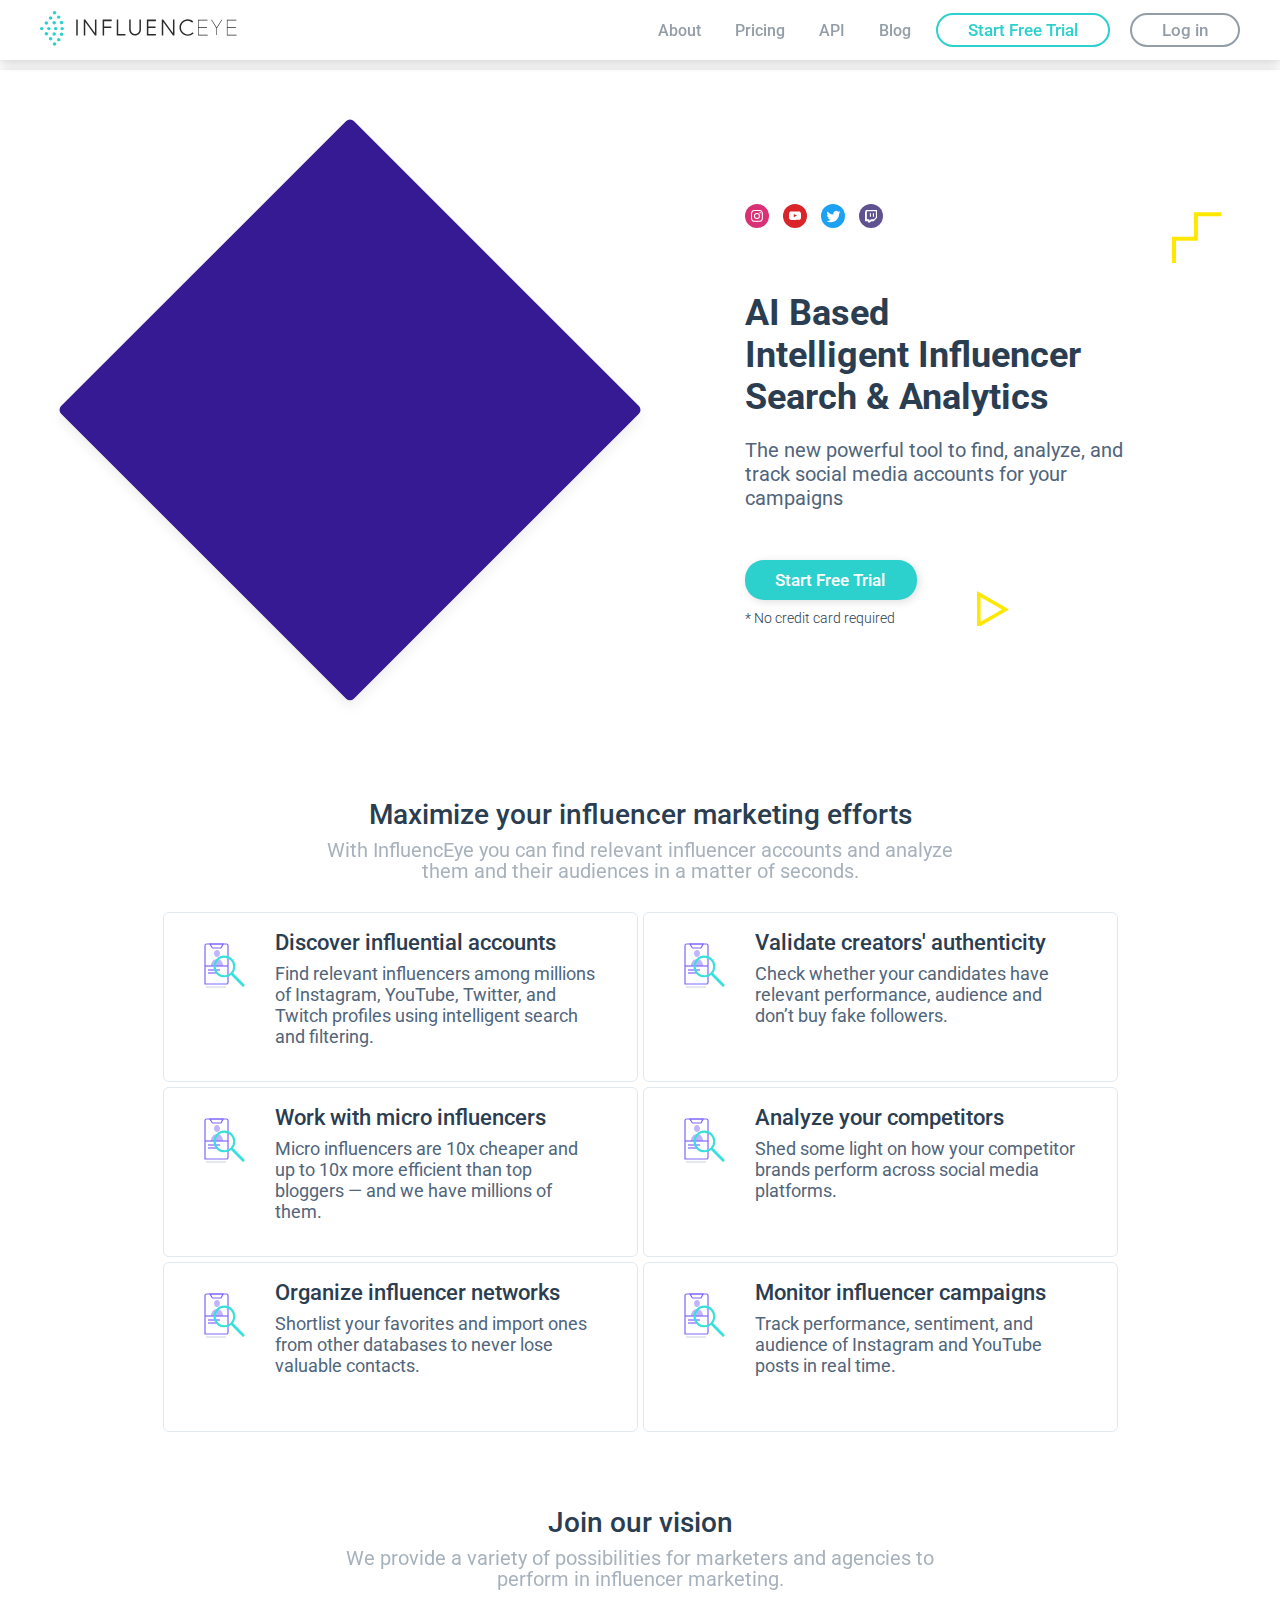
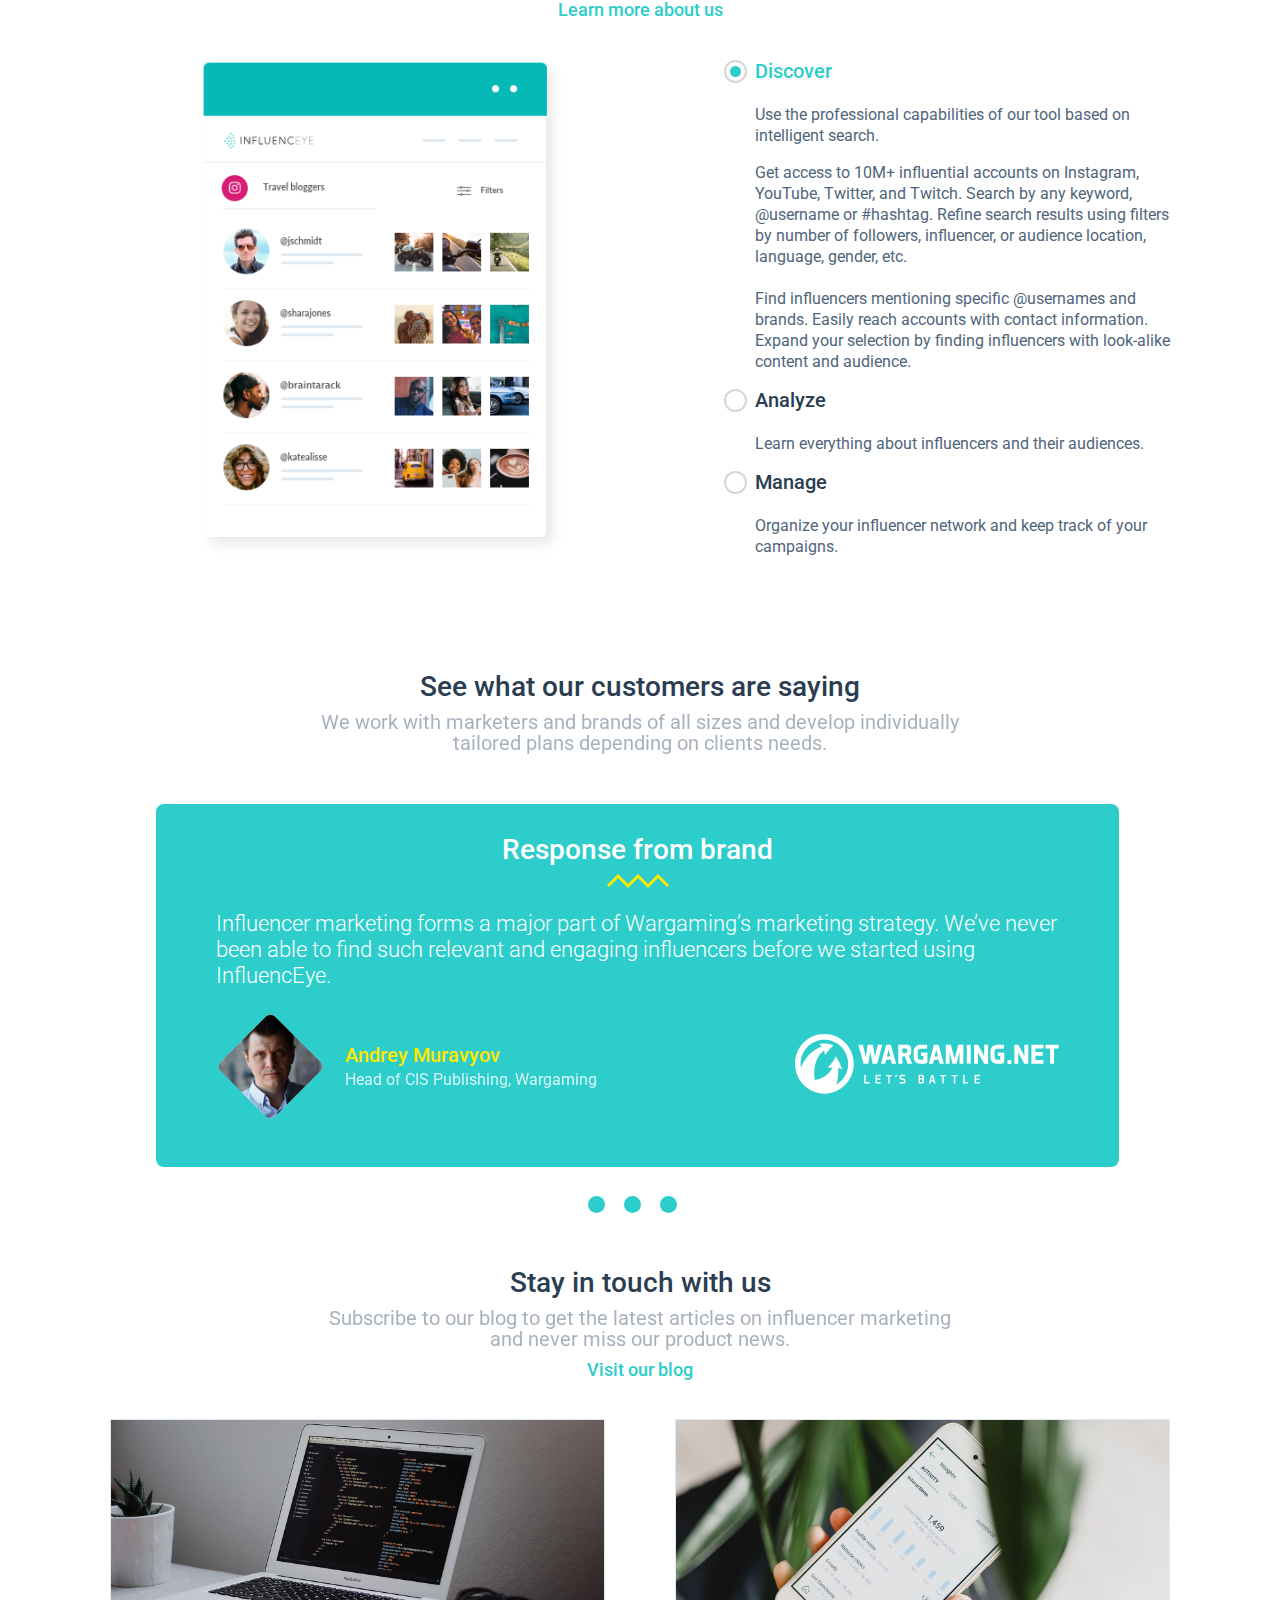
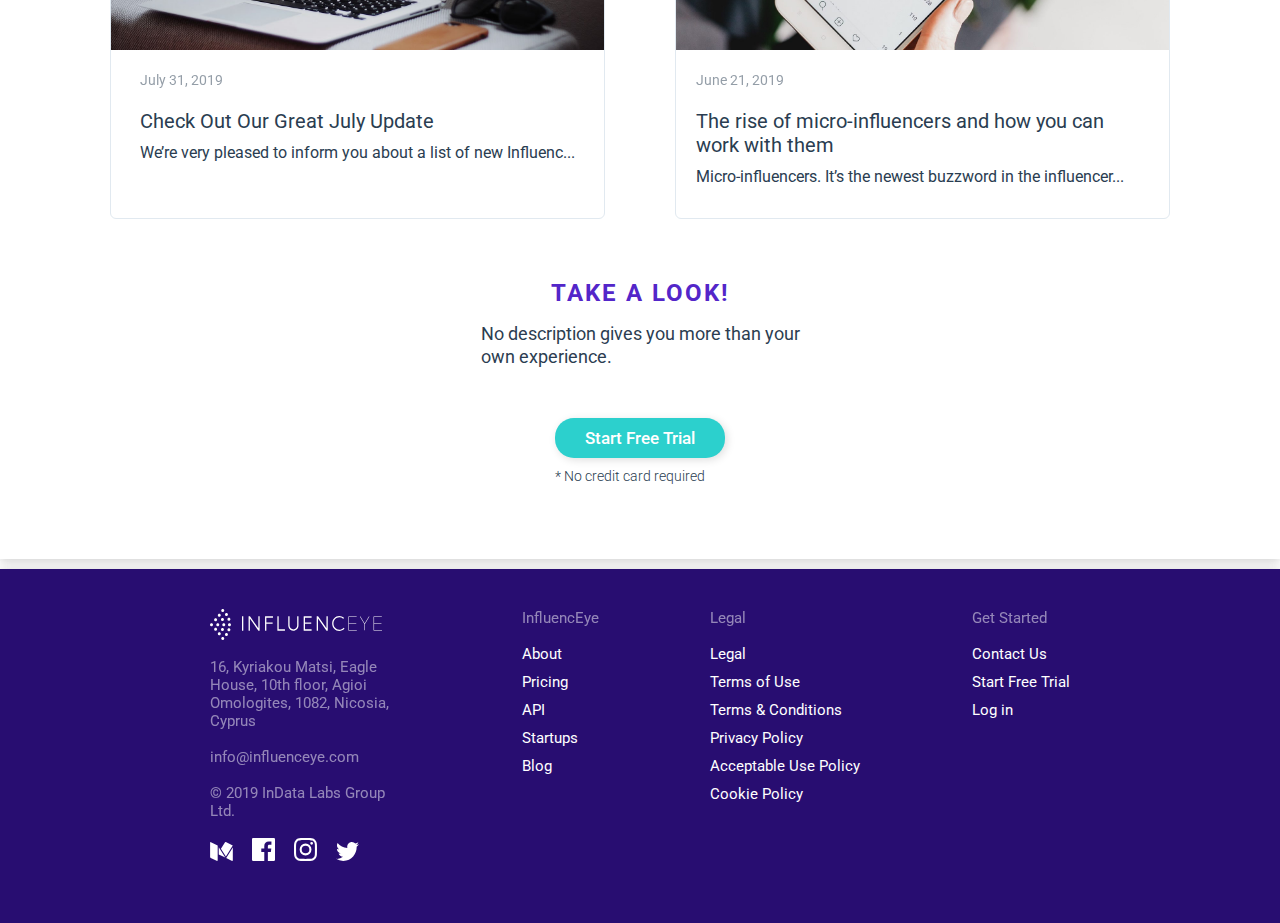
==== index.html @ 89aec572 "main page for medium screens" ====
<!DOCTYPE html>
<html lang="en">

<head>
    <meta charset="UTF-8">
    <meta name="viewport" content="width=device-width, initial-scale=1.0">
    <meta http-equiv="X-UA-Compatible" content="ie=edge">
    <title>InfluencEye | Professional Tool for Influencer Analytics and Discovery</title>
    <link
        href="https://fonts.googleapis.com/css?family=Roboto:100,100i,300,300i,400,400i,500,500i,700,700i,900,900i&display=swap&subset=cyrillic,cyrillic-ext"
        rel="stylesheet">
    <link rel="stylesheet" href="css/style.css">
</head>

<body class="page">
    <header class="header">
        <div class="header-title">
            <img src="assets/img/logo.svg" class="header-title__logo">
        </div>
        <div class="header-nav">
            <ul class="main-menu_menu">
                <a href="#" class="menu-item">About</a>
                <a href="#" class="menu-item">Pricing</a>
                <a href="#" class="menu-item">API</a>
                <a href="#" class="menu-item">Blog</a>
            </ul>
            <a href="#" class="btn btn-nav__green">Start Free Trial</a>
            <a href="#" class="btn btn-nav__gray">Log in</a>
        </div>
    </header>

    <main class="main-content">
        <div class="main-content_header">
            <div class="header-main_picture">
                <img src="assets/img/violet-rect.svg" alt="Main-picture">
            </div>
            <div class="header-main_description">
                <div class="description-social">
                    <span class="description-social_item">
                        <img src="assets/img/instagram-icon.svg" alt="Instagram" class="social-item_img">
                        <span class="social-item_note">6M+ analyzed accounts on Instagram</span>
                    </span>
                    <span class="description-social_item">
                        <img src="assets/img/youtube-icon.svg" alt="YouTube" class="social-item_img">
                        <span class="social-item_note">1.5M+ analyzed accounts on YouTube</span>
                    </span>
                    <span class="description-social_item">
                        <img src="assets/img/twitter-icon.svg" alt="Twitter" class="social-item_img">
                        <span class="social-item_note">2.5M+ analyzed accounts on Twitter</span>
                    </span>
                    <span class="description-social_item">
                        <img src="assets/img/twitch-icon.svg" alt="Twitch" class="social-item_img">
                        <span class="social-item_note">200K+ analyzed accounts on Twitch</span>
                    </span>
                </div>
                <div class="description-title">
                    AI Based<br>
                    Intelligent Influencer<br>
                    Search & Analytics<br>
                </div>
                <div class="description-subtitle">
                    The new powerful tool to find, analyze, and track social media accounts for your campaigns
                </div>
                <div class="description-btn">
                    <a href="#" class="btn btn-trial">Start Free Trial</a>
                    <span class="description-btn__note">* No credit card required</span>
                </div>
            </div>
        </div>
        <div class="wrap">
            <div class="features">
                <div class="title-block">
                    <h1 class="title-block__title">
                        Maximize your influencer marketing efforts
                    </h1>
                    <span class="title-block__subtitle">
                        With InfluencEye you can find relevant influencer accounts and analyze them and their audiences
                        in a
                        matter of seconds.
                    </span>
                </div>

                <div class="features-block">
                    <div class="features-block__item">
                        <img class="feature-item__img" src="assets/img/feature-1.svg"></img>
                        <div class="feature-item_feature-info">
                            <span class="feature-info__title">
                                Discover influential accounts
                            </span>
                            <span class="feature-info__description">
                                Find relevant influencers among millions of Instagram, YouTube, Twitter, and Twitch
                                profiles using intelligent search and filtering.
                            </span>
                        </div>
                    </div>
                    <div class="features-block__item">
                        <img class="feature-item__img" src="assets/img/feature-1.svg"></img>
                        <div class="feature-item_feature-info">
                            <span class="feature-info__title">
                                Validate creators' authenticity
                            </span>
                            <span class="feature-info__description">
                                Check whether your candidates have relevant performance, audience and don’t buy fake
                                followers.
                            </span>
                        </div>
                    </div>
                    <div class="features-block__item">
                        <img class="feature-item__img" src="assets/img/feature-1.svg"></img>
                        <div class="feature-item_feature-info">
                            <span class="feature-info__title">
                                Work with micro influencers
                            </span>
                            <span class="feature-info__description">
                                Micro influencers are 10x cheaper and up to 10x more efficient than top bloggers — and
                                we
                                have millions of them.
                            </span>
                        </div>
                    </div>
                    <div class="features-block__item">
                        <img class="feature-item__img" src="assets/img/feature-1.svg"></img>
                        <div class="feature-item_feature-info">
                            <span class="feature-info__title">
                                Analyze your competitors
                            </span>
                            <span class="feature-info__description">
                                Shed some light on how your competitor brands perform across social media platforms.
                            </span>
                        </div>
                    </div>
                    <div class="features-block__item">
                        <img class="feature-item__img" src="assets/img/feature-1.svg"></img>
                        <div class="feature-item_feature-info">
                            <span class="feature-info__title">
                                Organize influencer networks
                            </span>
                            <span class="feature-info__description">
                                Shortlist your favorites and import ones from other databases to never lose valuable
                                contacts.
                            </span>
                        </div>
                    </div>
                    <div class="features-block__item">
                        <img class="feature-item__img" src="assets/img/feature-1.svg"></img>
                        <div class="feature-item_feature-info">
                            <span class="feature-info__title">
                                Monitor influencer campaigns
                            </span>
                            <span class="feature-info__description">
                                Track performance, sentiment, and audience of Instagram and YouTube posts in real time.
                            </span>
                        </div>
                    </div>
                </div>
            </div>

            <div class="main-content_our-vision">
                <div class="title-block">
                    <span class="title-block__title">
                        Join our vision
                    </span>
                    <span class="title-block__subtitle">
                        We provide a variety of possibilities for marketers and agencies to perform in influencer
                        marketing.
                    </span>
                    <a href="#" class="title-block__link">Learn more about us</a>
                </div>
                <div class="our-vision_main-information">
                    <div class="technology-picture">
                        <img src="assets/img/l-discover.png" alt="technology-picture"
                            class="technology-picture__img opened" data-img-timeline="1">
                        <img src="assets/img/l-analyze.png" alt="technology-picture" class="technology-picture__img"
                            data-img-timeline="2">
                        <img src="assets/img/l-manage.png" alt="technology-picture" class="technology-picture__img"
                            data-img-timeline="3">
                    </div>
                    <div class="timeline" id="timelineBlock">
                        <div class="timeline-item">
                            <div class="timeline-item__title">
                                <div class="timeline-item__title-icon"></div>
                                <label class="timeline-item__title-text active-green" for="discover" data-label="1">
                                    <input type="radio" name="timeline" id="discover" class="timeline-item_input"
                                        checked />
                                    Discover
                                    <span class="span-radio"></span>
                                </label>
                            </div>
                            <div class="timeline-item__text">
                                <p class="text-constant">
                                    Use the professional capabilities of our tool based on intelligent search.
                                </p>
                                <p class="text-expanded opened" data-text-timeline="1">
                                    Get access to 10M+ influential accounts on Instagram, YouTube, Twitter, and Twitch.
                                    Search by any keyword, @username or #hashtag. Refine search results using filters by
                                    number of followers, influencer, or audience location, language, gender,
                                    etc.<br><br>

                                    Find influencers mentioning specific @usernames and brands. Easily reach accounts
                                    with
                                    contact information. Expand your selection by finding influencers with look-alike
                                    content and audience.
                                </p>
                            </div>
                        </div>
                        <div class="timeline-item">
                            <div class="timeline-item__title">
                                <div class="timeline-item__title-icon"></div>
                                <label class="timeline-item__title-text" for="analyze" data-label="2">
                                    <input type="radio" name="timeline" id="analyze" class="timeline-item_input" />
                                    Analyze
                                    <span class="span-radio"></span>
                                </label>
                            </div>
                            <div class="timeline-item__text">
                                <p class="text-constant">
                                    Learn everything about influencers and their audiences.
                                </p>
                                <p class="text-expanded" data-text-timeline="2">
                                    Track posting activity, followers growth, likes dynamics, engagement rate, and other
                                    performance metrics. Access influencer’s location, key topics, and public contacts.
                                    Learn about past influencer-brand collaborations. View top posts and sponsored
                                    posts.<br><br>

                                    Check the authenticity of influencer’s audience. See the audience growth, who are
                                    the followers and where they come from. Find influential accounts within influencer
                                    followers and followings. Find influencers similar by audience and content.
                                </p>
                            </div>
                        </div>
                        <div class="timeline-item">
                            <div class="timeline-item__title">
                                <div class="timeline-item__title-icon"></div>
                                <label class="timeline-item__title-text" for="manage" data-label="3">
                                    <input type="radio" name="timeline" id="manage" class="timeline-item_input" />
                                    Manage
                                    <span class="span-radio"></span>
                                </label>
                            </div>
                            <div class="timeline-item__text">
                                <p class="text-constant">
                                    Organize your influencer network and keep track of your campaigns.
                                </p>
                                <p class="text-expanded" data-text-timeline="3">
                                    Shortlist your favorite accounts to monitor, compare, share, and export them. Import
                                    extra influencer database, if necessary.
                                </p>
                            </div>
                        </div>
                    </div>
                </div>
            </div>

            <div class="reviews">
                <div class="title-block">
                    <h1 class="title-block__title">
                        See what our customers are saying
                    </h1>
                    <span class="title-block__subtitle">
                        We work with marketers and brands of all sizes and develop individually tailored plans depending
                        on clients needs.
                    </span>
                </div>
                <div class="reviews-block">
                    <div class="review opened" data-review="1">
                        <h2 class="review-title">
                            Response from brand
                        </h2>
                        <p class="reviw-description">
                            Influencer marketing forms a major part of Wargaming’s marketing strategy. We’ve never been
                            able to find such relevant and engaging influencers before we started using InfluencEye.
                        </p>
                        <div class="review-author">
                            <div class="review-author-wrap">
                                <div class="review-author__img-block">
                                    <img src="assets/img/response-author-1.jpg" alt="review-author"
                                        class="img-block__img">
                                </div>
                                <div class="review-author__info">
                                    <spn class="review-author__info-name">
                                        Andrey Muravyov
                                    </spn>
                                    <span class="review-author__info-position">
                                        Head of CIS Publishing, Wargaming
                                    </span>
                                </div>
                            </div>

                            <a href="#"><img src="assets/img/response-1-company.svg" alt="authors-company"
                                    class="review-author__company" /></a>
                        </div>
                    </div>

                    <div class="review" data-review="2">
                        <h2 class="review-title">
                            Response from MCN
                        </h2>
                        <p class="reviw-description">
                            InfluencEye is a really valuable platform, especially for multi-channel networks and
                            individual managers who seek to scale up their businesses. Within a few moments, it provides
                            up-to-date blogger statistics. There is no need to contact managers or content owners every
                            time, and the accuracy is about 92-95%.
                        </p>
                        <div class="review-author">
                            <div class="review-author-wrap">
                                <div class="review-author__img-block">
                                    <img src="assets/img/response-author-2.jpg" alt="review-author"
                                        class="img-block__img">
                                </div>
                                <div class="review-author__info">
                                    <spn class="review-author__info-name">
                                        Dmitry Radchenko
                                    </spn>
                                    <span class="review-author__info-position">
                                        Community Managers Team Lead,<br> MediaCube.Network
                                    </span>
                                </div>
                            </div>

                            <a href="#"><img src="assets/img/response-2-company.svg" alt="authors-company"
                                    class="review-author__company" /></a>
                        </div>
                    </div>

                    <div class="review" data-review="3">
                        <h2 class="review-title">
                            Response from agency
                        </h2>
                        <p class="reviw-description">
                            InfluencEye is a perfect platform for blogger search and community analysis. We use it on a
                            regular basis. It is great that the platform developers continuously improve their product
                            and consistently monitor the quality of their work.
                        </p>
                        <div class="review-author">
                            <div class="review-author-wrap">
                                <div class="review-author__img-block">
                                    <img src="assets/img/response-author-3.jpg" alt="review-author"
                                        class="img-block__img">
                                </div>
                                <div class="review-author__info">
                                    <spn class="review-author__info-name">
                                        Yuliya Meleshko
                                    </spn>
                                    <span class="review-author__info-position">
                                        PR Manager, Vondel
                                    </span>
                                </div>
                            </div>

                            <a href="#"><img src="assets/img/response-3-company.svg" alt="authors-company"
                                    class="review-author__company" /></a>
                        </div>
                    </div>
                </div>
                <div class="reviews-buttons" id="clider">
                    <span class="reviews-buttons__btn" data-slider-btn="1"></span>
                    <span class="reviews-buttons__btn" data-slider-btn="2"></span>
                    <span class="reviews-buttons__btn" data-slider-btn="3"></span>
                </div>
            </div>

            <div class="subscribe-to-blog">
                <div class="title-block">
                    <span class="title-block__title">
                        Stay in touch with us
                    </span>
                    <span class="title-block__subtitle">
                        Subscribe to our blog to get the latest articles on influencer marketing and never miss our
                        product news.
                    </span>
                    <a href="#" class="title-block__link">Visit our blog</a>
                </div>
                <div class="subscribe-to-blog__posts">
                    <a href="#" class="posts__post">
                        <img src="assets/img/post-1.jpeg" alt="" class="post-img">
                        <span class="posts__post-info">
                            <span class="post-info__date">
                                July 31, 2019
                            </span>
                            <h3 class="post-info__title">
                                Check Out Our Great July Update
                            </h3>
                            <span class="post-info__description">
                                We’re very pleased to inform you about a list of new Influenc...
                            </span>
                        </span>
                    </a>

                    <a href="#" class="posts__post">
                        <img src="assets/img/post-2.jpg" alt="" class="post-img">
                        <span class="posts__post-info">
                            <span class="post-info__date">
                                June 21, 2019
                            </span>
                            <h3 class="post-info__title">
                                The rise of micro-influencers and how you can work with them
                            </h3>
                            <span class="post-info__description">
                                Micro-influencers. It’s the newest buzzword in the influencer...
                            </span>
                        </span>
                    </a>
                </div>
            </div>

            <div class="take-a-loock">
                <h2 class="take-a-loock__title">TAKE A LOOK!</h2>
                <p class="take-a-loock__text">No description gives you more than your<br> own experience.</p>
                <div class="description-btn">
                    <a href="#" class="btn btn-trial">Start Free Trial</a>
                    <span class="description-btn__note">* No credit card required</span>
                </div>
            </div>
        </div>
    </main>
    <footer class="footer">
        <div class="footer-wrap">
            <div class="footer-nav__column margin-bottom10">
                <div class="logo-white"></div>
                <span class="text-muted">
                    16, Kyriakou Matsi, Eagle House, 10th floor, Agioi Omologites, 1082, Nicosia, Cyprus
                </span>
                <a href="#" class="text-muted">info@influenceye.com</a>
                <span class="text-muted">© 2019 InData Labs Group Ltd.</span>
                <div class="nav-footer__social">
                    <a href="#"><img src="./assets/img/medium-icon.svg" alt="icon" class="footer-social-icon"></a>
                    <a href="#"><img src="./assets/img/facebook-icon.svg" alt="icon" class="footer-social-icon"></a>
                    <a href="#"><img src="./assets/img/instagram-icon-footer.svg" alt="icon" class="footer-social-icon"></a>
                    <a href="#"><img src="./assets/img/twitter-icon-footer.svg" alt="icon" class="footer-social-icon"></a>
                </div>
            </div>

            <div class="footer-nav__column">
                <div class="column-title text-muted">InfluencEye</div>
                <ul class="column-list">
                    <a href="#"><li class="column-list__item">About</li></a>
                    <a href="#"><li class="column-list__item">Pricing</li></a>
                    <a href="#"><li class="column-list__item">API</li></a>
                    <a href="#"><li class="column-list__item">Startups</li></a>
                    <a href="#"><li class="column-list__item">Blog</li></a>
                </ul>
            </div>

            <div class="footer-nav__column">
                <div class="column-title text-muted">Legal</div>
                <ul class="column-list">
                    <a href="#"><li class="column-list__item">Legal</li></a>
                    <a href="#"><li class="column-list__item">Terms of Use</li></a>
                    <a href="#"><li class="column-list__item">Terms & Conditions</li></a>
                    <a href="#"><li class="column-list__item">Privacy Policy</li></a>
                    <a href="#"><li class="column-list__item">Acceptable Use Policy</li></a>
                    <a href="#"><li class="column-list__item">Cookie Policy</li></a>
                </ul>
            </div>

            <div class="footer-nav__column">
                <div class="column-title text-muted">Get Started</div>
                <ul class="column-list">
                    <a href="#"><li class="column-list__item">Contact Us</li></a>
                    <a href="#"><li class="column-list__item">Start Free Trial</li></a>

                    <a href="#"><li class="column-list__item">Log in</li></a>
                </ul>
            </div>
        </div>
    </footer>
    <script src="js/script.js"></script>
</body>

</html>
---- css/style.css ----
* {
    box-sizing: border-box;
}

body {
    font-family: 'Roboto', sans-serif;
    min-width: 320px;
}

.page {
    max-width: 1440px;
    margin: 0 auto;
}

.page ul {
    padding: 0;
    margin: 0;
    list-style: none;
}

.page a {
    text-decoration: none;
}

.btn {
    text-decoration: none;
    font-weight: 500;
    padding: 5px 30px;
    font-size: 17px;
    border-radius: 19px;
}

.title-block {
    display: flex;
    flex-direction: column;
    align-items: center;
}

.title-block__title {
    color: #2a3d51;
    font-size: 28px;
    font-weight: 500;
    line-height: 31px;
    margin-bottom: 10px;
}

.title-block__subtitle {
    opacity: 0.5;
    color: #50657b;
    font-size: 20px;
    font-weight: 400;
    line-height: 21px;
    max-width: 650px;
    text-align: center;
    margin-bottom: 10px;
}

.title-block__link {
    font-size: 18px;
    line-height: 19px;
    font-weight: 500;
    color: #2ccdcb;
}

.title-block__link:hover {
    color: #05B9B6;
}

.opened {
    display: block !important;
    opacity: 1 !important;
}

.closed {
    display: none !important;
}

.active-green {
    color: #2ccdcb !important;
}

/* header */
.header {
    top: 0;
    position: fixed;
    height: 60px;
    width: 100%;
    box-shadow: 0 2px 10px 0 rgba(133, 133, 133, .40);
    display: flex;
    justify-content: space-between;
    align-items: center;
    padding: 0 40px;
    margin-bottom: 15px;
    z-index: 100;
    background-color: #fff;
    max-width: 1440px;
}

.header-nav {
    display: flex;
    justify-content: space-between;
    align-items: center;
}

.menu-item {
    color: #2a3d51;
    font-weight: 500;
    opacity: .5;
    padding: 0 15px;
}

.menu-item:hover {
    opacity: 1;
}

.btn-nav__green {
    border: 2px solid #2cd0cd;
    color: #2cd0cd;
    margin-left: 10px;
}

.btn-nav__green:hover {
    background-color: #2cd0cd;
    color: #fff;
}

.btn-nav__gray {
    border: 2px solid #2a3d51;
    color: #2a3d51;
    opacity: 0.5;
    margin-left: 20px;
}

.btn-nav__gray:hover {
    background-color: #2a3d51;
    color: #fff;
}

/* main content*/

.main-content {
    box-shadow: 0 2px 10px 0 rgba(133, 133, 133, .40);
    margin-top: 70px;
}

.main-content_header {
    padding: 20px 40px 40px 40px;
    display: flex;
    justify-content: center;
    align-items: center;
}

.header-main_picture {
    width: 50%;
    margin: 0 45px;
    height: 650px;
}

.header-main_picture img {
    transform: translateX(-50px);
    width: 100%;
    height: 100%;
}

.header-main_description {
    min-width: 40%;
    background-image: url(../assets/img/background-1.svg);
    background-repeat: no-repeat;
    background-position: 232px 8px;
}

.description-social {
    margin-bottom: 60px;
}

.description-social_item {
    position: relative;
    margin-right: 10px;
}

.description-social_item:hover .social-item_note {
    display: inline;
}

.social-item_note {
    display: none;
    position: absolute;
    bottom: 100%;
    left: 0;
    margin-left: -66px;
    margin-bottom: 20px;
    padding: 13px 15px 11px;
    border-radius: 5px;
    box-shadow: 2px 2px 10px 0 rgba(0, 0, 0, .35);
    z-index: 100;
    font-size: 13px;
    width: 167px;
    color: #50657b;
}

.description-title {
    color: #2a3d51;
    font-size: 36px;
    font-weight: 700;
}

.description-subtitle {
    color: #50657b;
    font-size: 20px;
    font-weight: 400;
    max-width: 380px;
    margin-top: 20px;
}

.description-btn {
    display: flex;
    flex-direction: column;
    margin-top: 50px;
}

.btn-trial {
    background-color: #2cd0cd;
    color: #fff;
    box-shadow: 2px 2px 8px rgba(0, 0, 0, 0.13);
    max-width: 172px;
    padding: 10px 30px;
    transition: .15s;
}

.btn-trial:hover {
    box-shadow: 2px 2px 8px #85f0ee;
    background: #00c1bf;
}

.description-btn__note {
    color: #2a3d51;
    font-size: 14px;
    font-weight: 300;
    line-height: 16px;
    margin-top: 10px;
}

/* features */
.wrap {
    max-width: 1100px;
    margin: 0 auto;
}

.features {
    display: flex;
    flex-direction: column;
    align-items: center;
}

.features-block {
    margin-top: 20px;
    display: flex;
    justify-content: center;
    flex-wrap: wrap;
}

.features-block__item {
    width: 475px;
    height: 170px;
    border-radius: 6px;
    border: 1px solid #e1e9f0;
    display: flex;
    justify-content: space-between;
    margin-bottom: 5px;
    padding-right: 40px;
}

.features-block__item:nth-child(even) {
    margin-left: 5px;
}

.feature-item__img {
    position: relative;
    top: 30px;
    left: 38px;
    width: 45px;
    height: 45px;
}

.feature-item_feature-info {
    display: flex;
    flex-direction: column;
    padding: 20px 0;
    overflow: hidden;
}

.feature-info__title {
    color: #2a3d51;
    font-size: 22px;
    font-weight: 500;
    line-height: 20px;
    margin-bottom: 10px;
}

.feature-info__description {
    color: #50657b;
    font-size: 18px;
    font-weight: 400;
    line-height: 21px;
    max-width: 322px;
}

/* our vision*/

.main-content_our-vision {
    margin-top: 70px;
    height: 745px;
}

.our-vision_main-information {
    margin-top: 40px;
    display: flex;
    justify-content: flex-end;
    position: relative;
}

.technology-picture__img {
    width: 364px;
    position: absolute;
    top: 0;
    left: 10%;
    display: none;
}

.timeline-item__title-text {
    margin-left: 10px;
    color: #2a3d51;
    font-size: 20px;
    font-weight: 500;
    line-height: 25px;
    cursor: pointer;
    position: relative;
}

.timeline-item__title-text:hover span::after {
    display: block;
}

.timeline-item__title-text>input[type=radio]:checked+span::after {
    display: block;
}

.span-radio::before {
    content: '';
    position: absolute;
    top: 1px;
    left: -31px;
    width: 19px;
    height: 19px;
    border-radius: 50%;
    border: 2px solid rgba(173, 173, 173, 0.5);
}

.span-radio::after {
    content: '';
    display: none;
    position: absolute;
    top: 7px;
    left: -25px;
    width: 11px;
    height: 11px;
    border-radius: 50%;
    background-color: #2ccdcb;
}

.timeline-item_input {
    display: none;
}

.timeline-item__text {
    margin: 20px 10px 5px 10px;
    max-width: 425px;
    color: #50657b;
    font-size: 16px;
    font-weight: 400;
    line-height: 21px;
}

.text-expanded {
    display: none;
}

/* reviews */
.reviews {
    display: flex;
    flex-direction: column;
    align-items: center;
    min-height: 585px;
    position: relative;
    margin-bottom: 30px;
}

.reviews-block {
    margin-top: 40px;
}

.review {
    width: 87.5%;
    opacity: 0;
    transition: opacity 500ms ease 0s;
    padding: 30px 60px;
    border-radius: 8px;
    height: 363px;
    color: #fff;
    display: flex;
    flex-direction: column;
    background: url(../assets/img/ornament.svg) 50% 20% no-repeat;
    background-color: #2ccdcb;
    position: absolute;
    left: 6%;
    display: none;
}

.review-title {
    padding: 0;
    margin: 0;
    align-self: center;
    font-size: 28px;
    font-weight: 500;
    line-height: 31px;
    text-align: center;
}

.reviw-description {
    padding-top: 24px;
    color: #fff;
    font-size: 22px;
    line-height: 1.2;
    font-weight: 300;
}

.review-author {
    display: flex;
    align-items: center;
    justify-content: space-between;
}

.review-author-wrap {
    display: flex;
    align-items: center;
}

.review-author__img-block {
    width: 77px;
    height: 77px;
    background-color: #e7e7e7;
    transform: rotate(45deg);
    overflow: hidden;
    margin: 16px;
    border-radius: 6px;
}

.img-block__img {
    transform: rotate(-45deg) translateY(-22px);
    object-fit: cover;
    width: 108px;
}

.review-author__info {
    margin-left: 20px;
    margin-right: 50px;
}

.review-author__info-name {
    display: block;
    margin: 0 0 3px 0;
    font-size: 20px;
    font-weight: 500;
    color: #ffe700;
}

.review-author__info-position {
    margin: 0;
    color: #fff;
    opacity: .8;
}

.reviews-buttons {
    position: absolute;
    bottom: 20px;
}

.reviews-buttons__btn {
    display: inline-block;
    width: 17px;
    height: 17px;
    border-radius: 50%;
    background-color: #2ccdcb;
    margin-right: 15px;
    cursor: pointer;
}

.reviews-buttons__btn:hover {
    background-color: #2cc0be;
}

/* subscribe-to-blog */

.subscribe-to-blog {
    display: flex;
    flex-direction: column;
    align-items: center;
}

.subscribe-to-blog__posts {
    display: flex;
    justify-content: space-between;
    margin: 40px 0;
    width: 100%;
}

.posts__post {
    display: flex;
    flex-direction: column;
    align-items: center;
    width: 45%;
    height: 400px;
    border-radius: 0 0 6px 6px;
    border: 1px solid #e1e9f0;
    margin: 0 20px;
}

.post-img {
    width: 100%;
    height: 230px;
    object-fit: cover;
}

.posts__post-info {
    padding: 20px;
}

.post-info__date {
    opacity: 0.5;
    color: #2a3d51;
    font-size: 14px;
    font-weight: 400;
    margin-bottom: 5px;
}

.post-info__title {
    color: #2a3d51;
    font-size: 20px;
    font-weight: 400;
    margin-bottom: 10px;
}

.post-info__description {
    color: #2a3d51;
    font-size: 16px;
    font-weight: 400;
}

/* take a look*/

.take-a-loock {
    display: flex;
    flex-direction: column;
    align-items: center;
    height: 300px;
}

.take-a-loock__title {
    color: #5326c9;
    font-size: 24px;
    font-weight: 700;
    letter-spacing: 2px;
    margin-bottom: 15px;
    text-align: center;
}

.take-a-loock__text {
    color: #2b3d51;
    font-size: 18px;
    font-weight: 400;
    line-height: 23px;
    margin: 0;
}

/* footer */

.footer {
    background-color: #eee;
    margin-top: 10px;
    box-shadow: 0 2px 10px 0 rgba(133, 133, 133, 0.4);
    background-color: #280d71;
    color: #fff;
}

.footer-nav__column a {
    color: #fff;
}

.footer-nav__column a:hover,
.column-list li:hover {
    opacity: .5;
}

.footer-wrap {
    padding: 40px;
    max-width: 960px;
    margin: 0 auto;
    display: flex;
    justify-content: space-between;
}

.footer-nav__column {
    display: flex;
    flex-direction: column;
    align-items: flex-start;
    max-width: 200px;
    font-size: 15px;
    font-weight: 400;
    margin: 0 10px;
}

.logo-white {
    width: 172px;
    height: 31px;
    background: url(../assets/img/logo-white.svg) center center no-repeat;
}

.text-muted {
    opacity: 0.5;
}

.footer-nav__column>* {
    margin-bottom: 18px;
}

.column-list * {
    margin-bottom: 10px;
}

.footer-social-icon {
    margin-right: 15px;
}

@media (max-width: 991.98px) {

    .header,
    .menu-item {
        padding: 0 10px;
    }

    .btn {
        padding: 5px 15px;
    }

    .header-main_picture {
        width: 75%;
        height: 555px;
        margin: 0 0 0 32px;
    }

    .description-social {
        bottom: 30px;
    }

    .description-title {
        font-size: 25px;
    }

    .description-subtitle {
        font-size: 16px;
    }

    .features-block__item {
        width: 370px;
        height: 210px;
        flex-direction: column;
        align-items: center;
        justify-content: flex-start;
        padding: 0;
    }

    .feature-item_feature-info {
        align-items: center;
        padding: 45px 0 0 0;
    }

    .feature-item__img {
        top: 23px;
        left: 16px;
    }

    .timeline {
        width: 47%;
    }

    .technology-picture__img {
        width: 35%;
    }

    .reviews {
        min-height: 620px;
    }

    .review {
        height: 400px;
    }

    .review-author__info {
        width: 175px;
        margin-right: 0;
    }

    .review-author__company {
        width: 200px;
    }

}

@media (max-width: 767.98px) {}
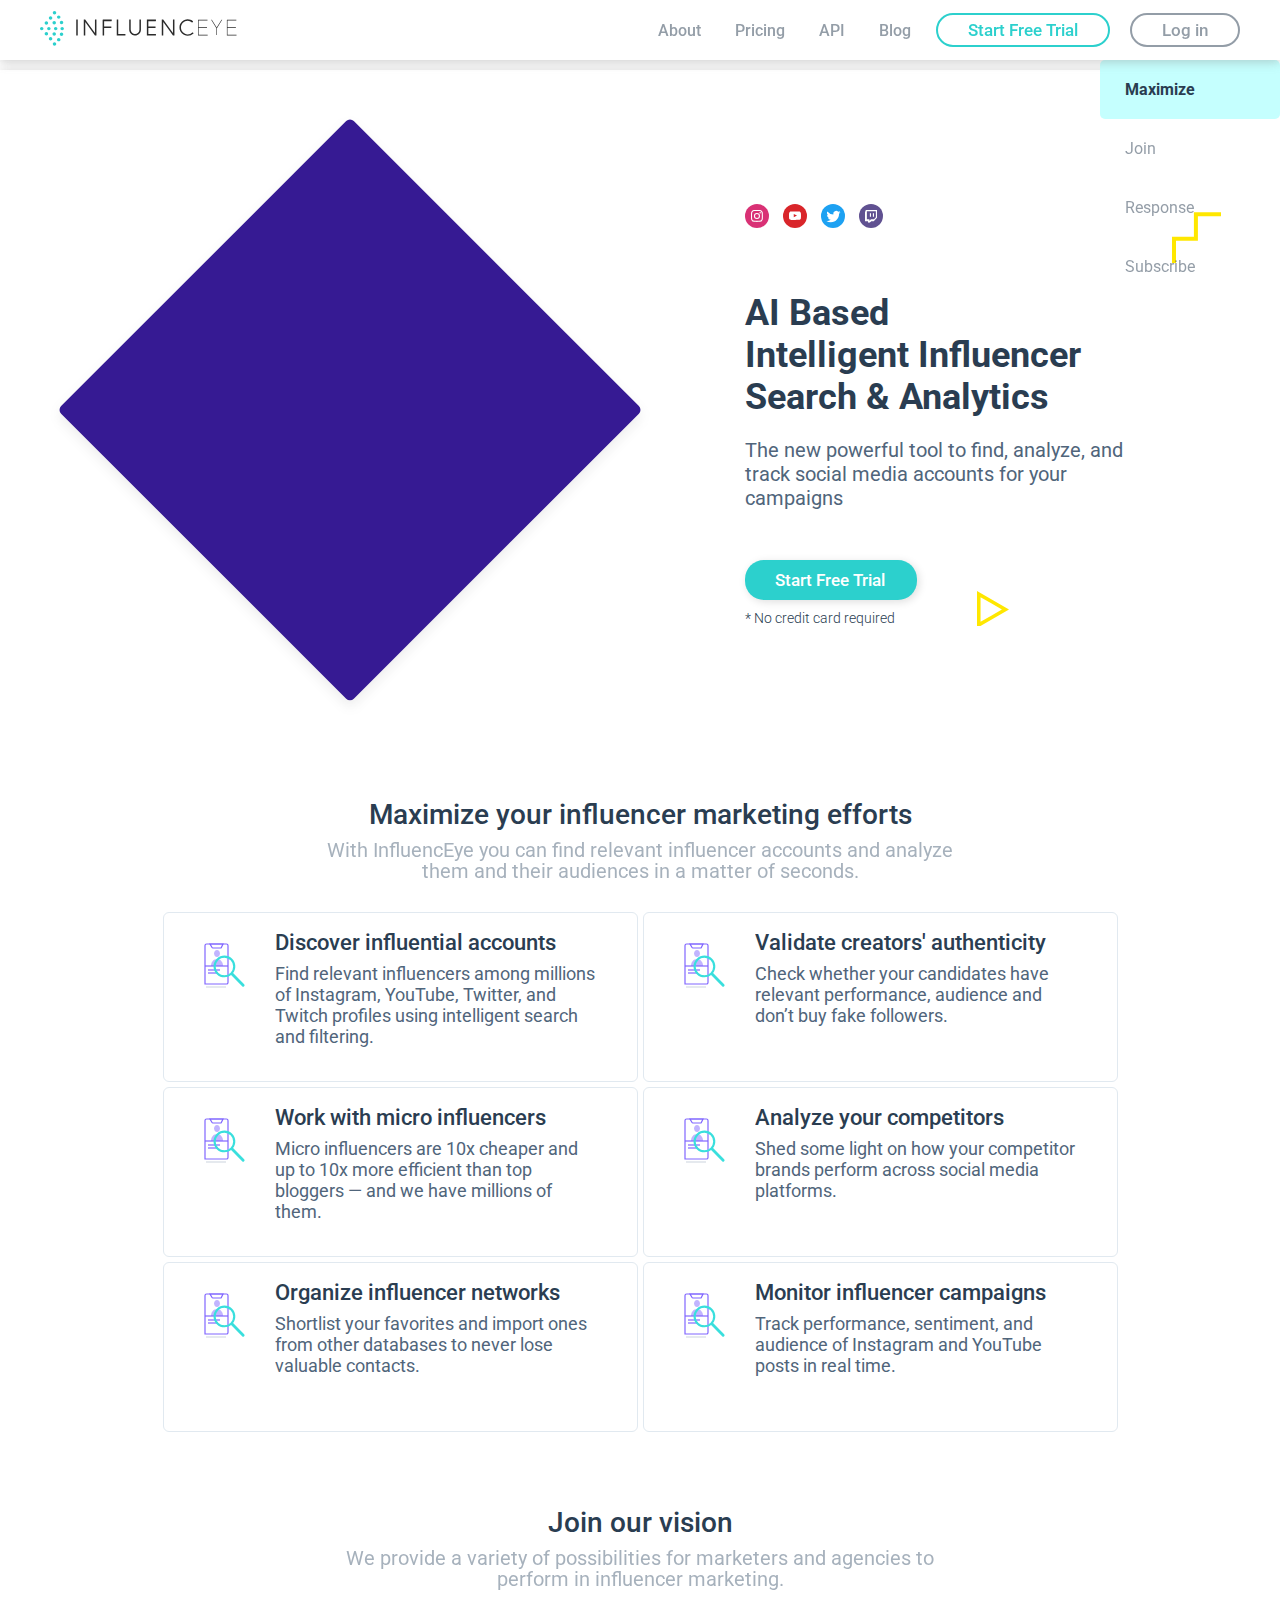
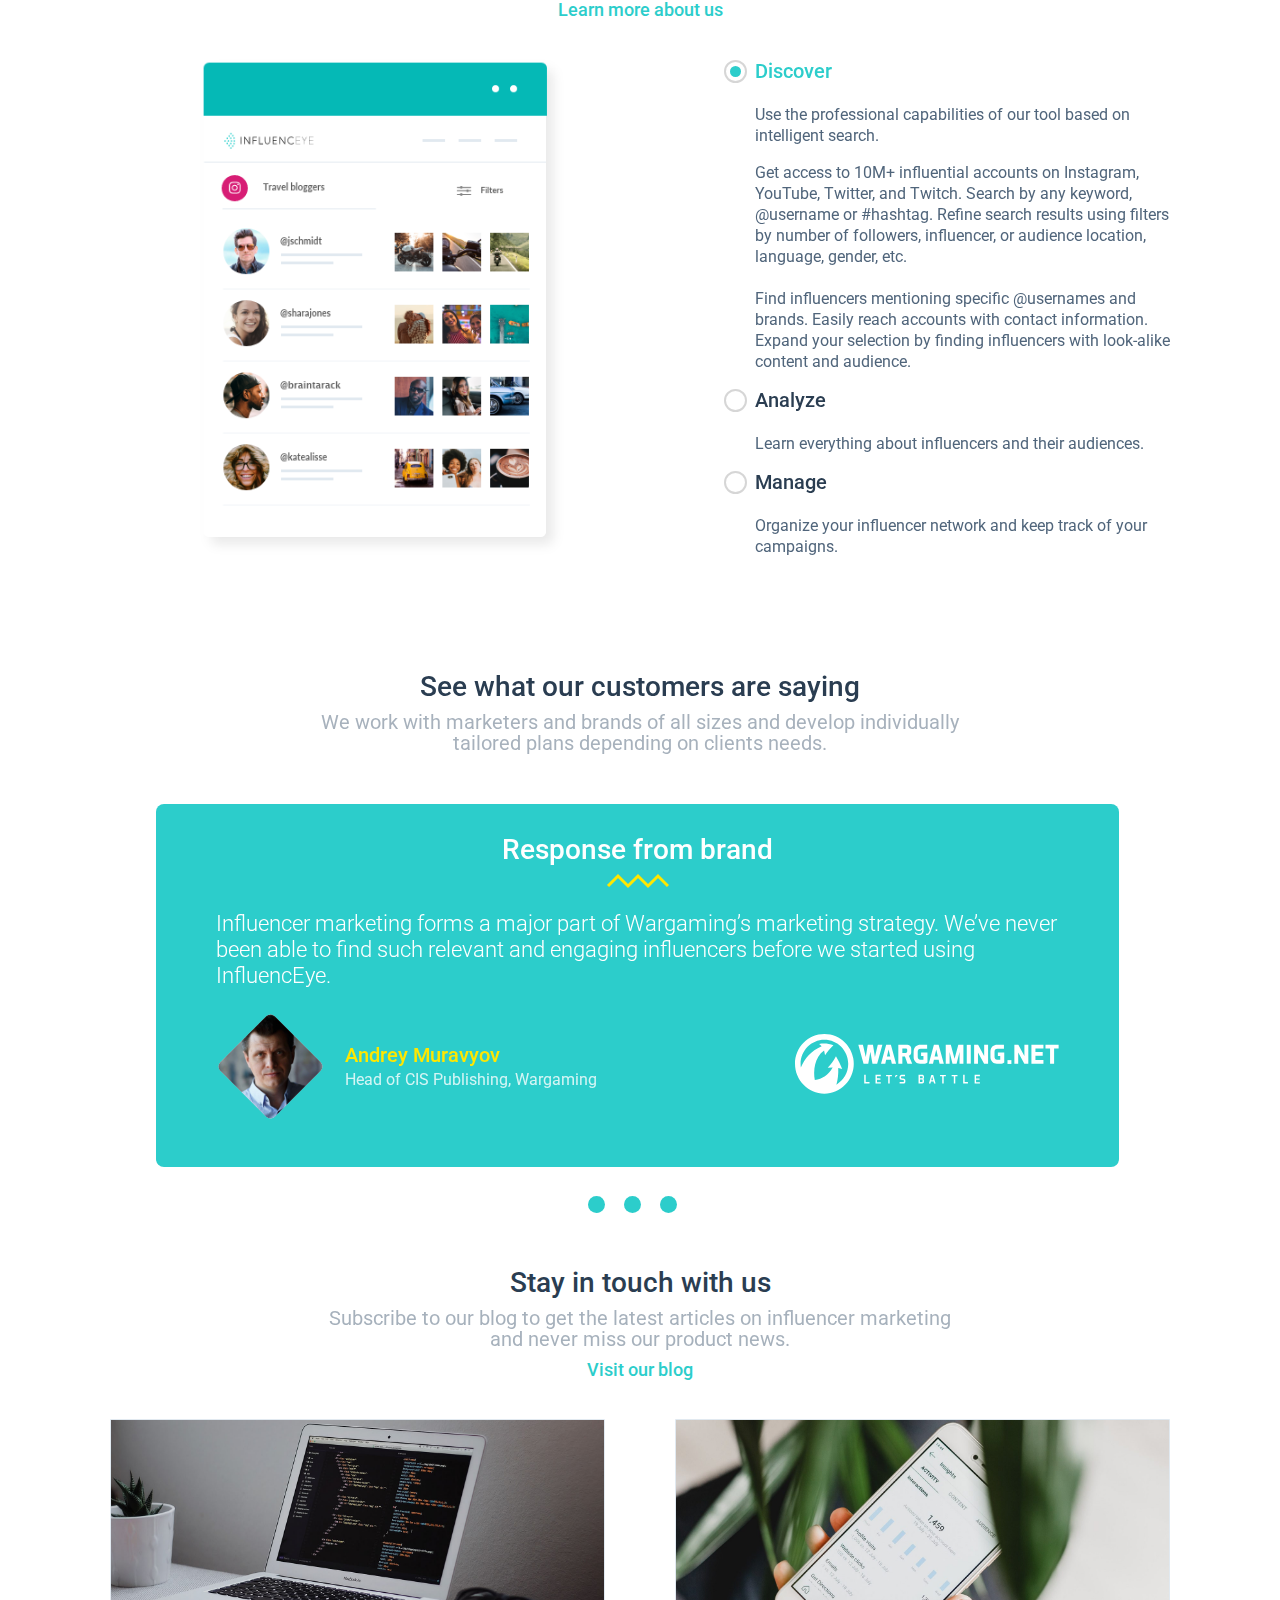
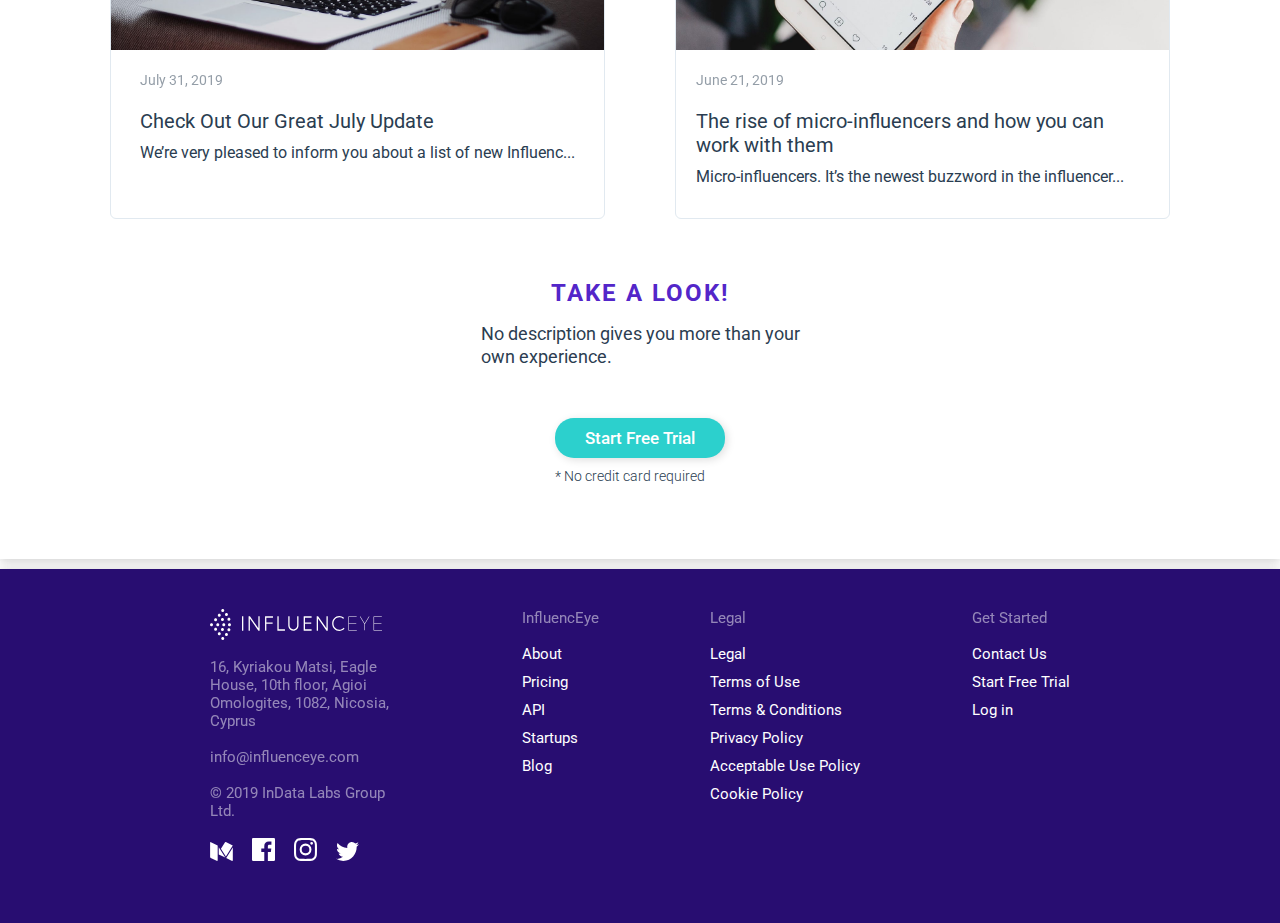
==== commit c0299414: "add form with validation" ====
--- a/index.html
+++ b/index.html
@@ -24,7 +24,7 @@
                 <a href="#" class="menu-item">API</a>
                 <a href="#" class="menu-item">Blog</a>
             </ul>
-            <a href="#" class="btn btn-nav__green">Start Free Trial</a>
+            <a href="html/registration.html" class="btn btn-nav__green">Start Free Trial</a>
             <a href="#" class="btn btn-nav__gray">Log in</a>
         </div>
     </header>
@@ -35,6 +35,12 @@
                 <img src="assets/img/violet-rect.svg" alt="Main-picture">
             </div>
             <div class="header-main_description">
+                <nav class="nav-main-page" id="scroll-navbar">
+                    <a href="#maximize" class="nav-main-page__item active-item-nav-main-page" >Maximize</a>
+                    <a href="#join" class="nav-main-page__item" >Join</a>
+                    <a href="#response" class="nav-main-page__item" >Response</a>
+                    <a href="#subscribe" class="nav-main-page__item">Subscribe</a>
+                </nav>
                 <div class="description-social">
                     <span class="description-social_item">
                         <img src="assets/img/instagram-icon.svg" alt="Instagram" class="social-item_img">
@@ -70,7 +76,7 @@
         <div class="wrap">
             <div class="features">
                 <div class="title-block">
-                    <h1 class="title-block__title">
+                    <h1 class="title-block__title" id="maximize">
                         Maximize your influencer marketing efforts
                     </h1>
                     <span class="title-block__subtitle">
@@ -157,7 +163,7 @@
 
             <div class="main-content_our-vision">
                 <div class="title-block">
-                    <span class="title-block__title">
+                    <span class="title-block__title" id="join">
                         Join our vision
                     </span>
                     <span class="title-block__subtitle">
@@ -253,7 +259,7 @@
 
             <div class="reviews">
                 <div class="title-block">
-                    <h1 class="title-block__title">
+                    <h1 class="title-block__title" id="response">
                         See what our customers are saying
                     </h1>
                     <span class="title-block__subtitle">
@@ -361,7 +367,7 @@
 
             <div class="subscribe-to-blog">
                 <div class="title-block">
-                    <span class="title-block__title">
+                    <span class="title-block__title" id="subscribe">
                         Stay in touch with us
                     </span>
                     <span class="title-block__subtitle">
@@ -425,41 +431,71 @@
                 <div class="nav-footer__social">
                     <a href="#"><img src="./assets/img/medium-icon.svg" alt="icon" class="footer-social-icon"></a>
                     <a href="#"><img src="./assets/img/facebook-icon.svg" alt="icon" class="footer-social-icon"></a>
-                    <a href="#"><img src="./assets/img/instagram-icon-footer.svg" alt="icon" class="footer-social-icon"></a>
-                    <a href="#"><img src="./assets/img/twitter-icon-footer.svg" alt="icon" class="footer-social-icon"></a>
+                    <a href="#"><img src="./assets/img/instagram-icon-footer.svg" alt="icon"
+                            class="footer-social-icon"></a>
+                    <a href="#"><img src="./assets/img/twitter-icon-footer.svg" alt="icon"
+                            class="footer-social-icon"></a>
                 </div>
             </div>
 
             <div class="footer-nav__column">
                 <div class="column-title text-muted">InfluencEye</div>
                 <ul class="column-list">
-                    <a href="#"><li class="column-list__item">About</li></a>
-                    <a href="#"><li class="column-list__item">Pricing</li></a>
-                    <a href="#"><li class="column-list__item">API</li></a>
-                    <a href="#"><li class="column-list__item">Startups</li></a>
-                    <a href="#"><li class="column-list__item">Blog</li></a>
+                    <a href="#">
+                        <li class="column-list__item">About</li>
+                    </a>
+                    <a href="#">
+                        <li class="column-list__item">Pricing</li>
+                    </a>
+                    <a href="#">
+                        <li class="column-list__item">API</li>
+                    </a>
+                    <a href="#">
+                        <li class="column-list__item">Startups</li>
+                    </a>
+                    <a href="#">
+                        <li class="column-list__item">Blog</li>
+                    </a>
                 </ul>
             </div>
 
             <div class="footer-nav__column">
                 <div class="column-title text-muted">Legal</div>
                 <ul class="column-list">
-                    <a href="#"><li class="column-list__item">Legal</li></a>
-                    <a href="#"><li class="column-list__item">Terms of Use</li></a>
-                    <a href="#"><li class="column-list__item">Terms & Conditions</li></a>
-                    <a href="#"><li class="column-list__item">Privacy Policy</li></a>
-                    <a href="#"><li class="column-list__item">Acceptable Use Policy</li></a>
-                    <a href="#"><li class="column-list__item">Cookie Policy</li></a>
+                    <a href="#">
+                        <li class="column-list__item">Legal</li>
+                    </a>
+                    <a href="#">
+                        <li class="column-list__item">Terms of Use</li>
+                    </a>
+                    <a href="#">
+                        <li class="column-list__item">Terms & Conditions</li>
+                    </a>
+                    <a href="#">
+                        <li class="column-list__item">Privacy Policy</li>
+                    </a>
+                    <a href="#">
+                        <li class="column-list__item">Acceptable Use Policy</li>
+                    </a>
+                    <a href="#">
+                        <li class="column-list__item">Cookie Policy</li>
+                    </a>
                 </ul>
             </div>
 
             <div class="footer-nav__column">
                 <div class="column-title text-muted">Get Started</div>
                 <ul class="column-list">
-                    <a href="#"><li class="column-list__item">Contact Us</li></a>
-                    <a href="#"><li class="column-list__item">Start Free Trial</li></a>
-
-                    <a href="#"><li class="column-list__item">Log in</li></a>
+                    <a href="#">
+                        <li class="column-list__item">Contact Us</li>
+                    </a>
+                    <a href="#">
+                        <li class="column-list__item">Start Free Trial</li>
+                    </a>
+
+                    <a href="#">
+                        <li class="column-list__item">Log in</li>
+                    </a>
                 </ul>
             </div>
         </div>
--- a/css/style.css
+++ b/css/style.css
@@ -1,5 +1,10 @@
 * {
     box-sizing: border-box;
+}
+
+html {
+
+    scroll-behavior: smooth;
 }
 
 body {
@@ -10,6 +15,7 @@
 .page {
     max-width: 1440px;
     margin: 0 auto;
+    position: relative;
 }
 
 .page ul {
@@ -135,6 +141,44 @@
     background-color: #2a3d51;
     color: #fff;
 }
+
+/* nav sidebar*/
+.nav-main-page {
+    width: 400px;
+    display: flex;
+    flex-direction: column;
+}
+
+.nav-main-page {
+    max-width: 180px;
+    position: fixed;
+    right: 0;
+    top: 60px;
+}
+
+.nav-main-page__item {
+    display: block;
+    opacity: 0.5;
+    color: #2a3d51;
+    font-size: 16px;
+    font-weight: 400;
+    cursor: pointer;
+    padding: 20px 0 20px 25px;
+    width: 100%;
+}
+
+.active-item-nav-main-page {
+    background-color: #c5fffe;
+    opacity: 1;
+    border-radius: 5px;
+    font-weight: 700;
+}
+
+.nav-main-page__item:hover {
+    opacity: 1;
+}
+
+.floating-right {}
 
 /* main content*/
 
@@ -641,6 +685,103 @@
     margin-right: 15px;
 }
 
+/* REGISTRATION */
+
+.main-content {
+    margin-top: 70px;
+    min-height: calc(100vh - 70px);
+}
+
+.section-form {
+    max-width: 450px;
+    display: flex;
+    flex-direction: column;
+    align-self: center;
+    margin: 0 auto;
+}
+
+.section-form__title {
+    font-size: 22px;
+    padding: 5px 10px;
+    text-transform: uppercase;
+    border-bottom: 4px solid #2ccdcb;
+    width: 47%;
+    color: #2ccdcb;
+    align-self: center;
+    margin: 40px 0;
+}
+
+.form {
+    display: flex;
+    flex-direction: column;
+    align-items: flex-start;
+    width: 77%;
+    margin: 0 auto;
+}
+
+.form-block {
+    display: flex;
+    flex-direction: column;
+    position: relative;
+    width: 100%;
+    margin-bottom: 25px;
+}
+
+.form-block input {
+    border: none;
+    outline: none;
+    background-color: inherit;
+    border-bottom: 1px solid rgb(187, 187, 187);
+    padding: 10px 0;
+}
+
+.form-block label {
+    font-size: 16px;
+    font-weight: 700;
+    color: rgb(187, 187, 187);
+}
+
+.form-block input::placeholder {
+    color: rgb(187, 187, 187);
+    font-style: italic;
+    font-size: 14px;
+}
+
+.eye-for-password {
+    position: absolute;
+    top: 26px;
+    right: 2px;
+    width: 23px;
+    height: 21px;
+    background: url(../assets/img/eye-for-password.png) no-repeat;
+    background-position: 2px 1px;
+    background-size: contain;
+    opacity: .3;
+    cursor: pointer;
+}
+
+.eye-for-password-active {
+    opacity: 1;
+}
+
+.form .form-block .error {
+    border-color: #d63c3c;
+    color: #d63c3c;
+}
+
+input.error-placeholder::placeholder {
+    color: #d63c3c;
+}
+
+.error-text {
+    color: #d63c3c;
+    font-size: 14px;
+    position: absolute;
+    bottom: -20px;
+    left: 5px;
+    display: none;
+}
+
 @media (max-width: 991.98px) {
 
     .header,
